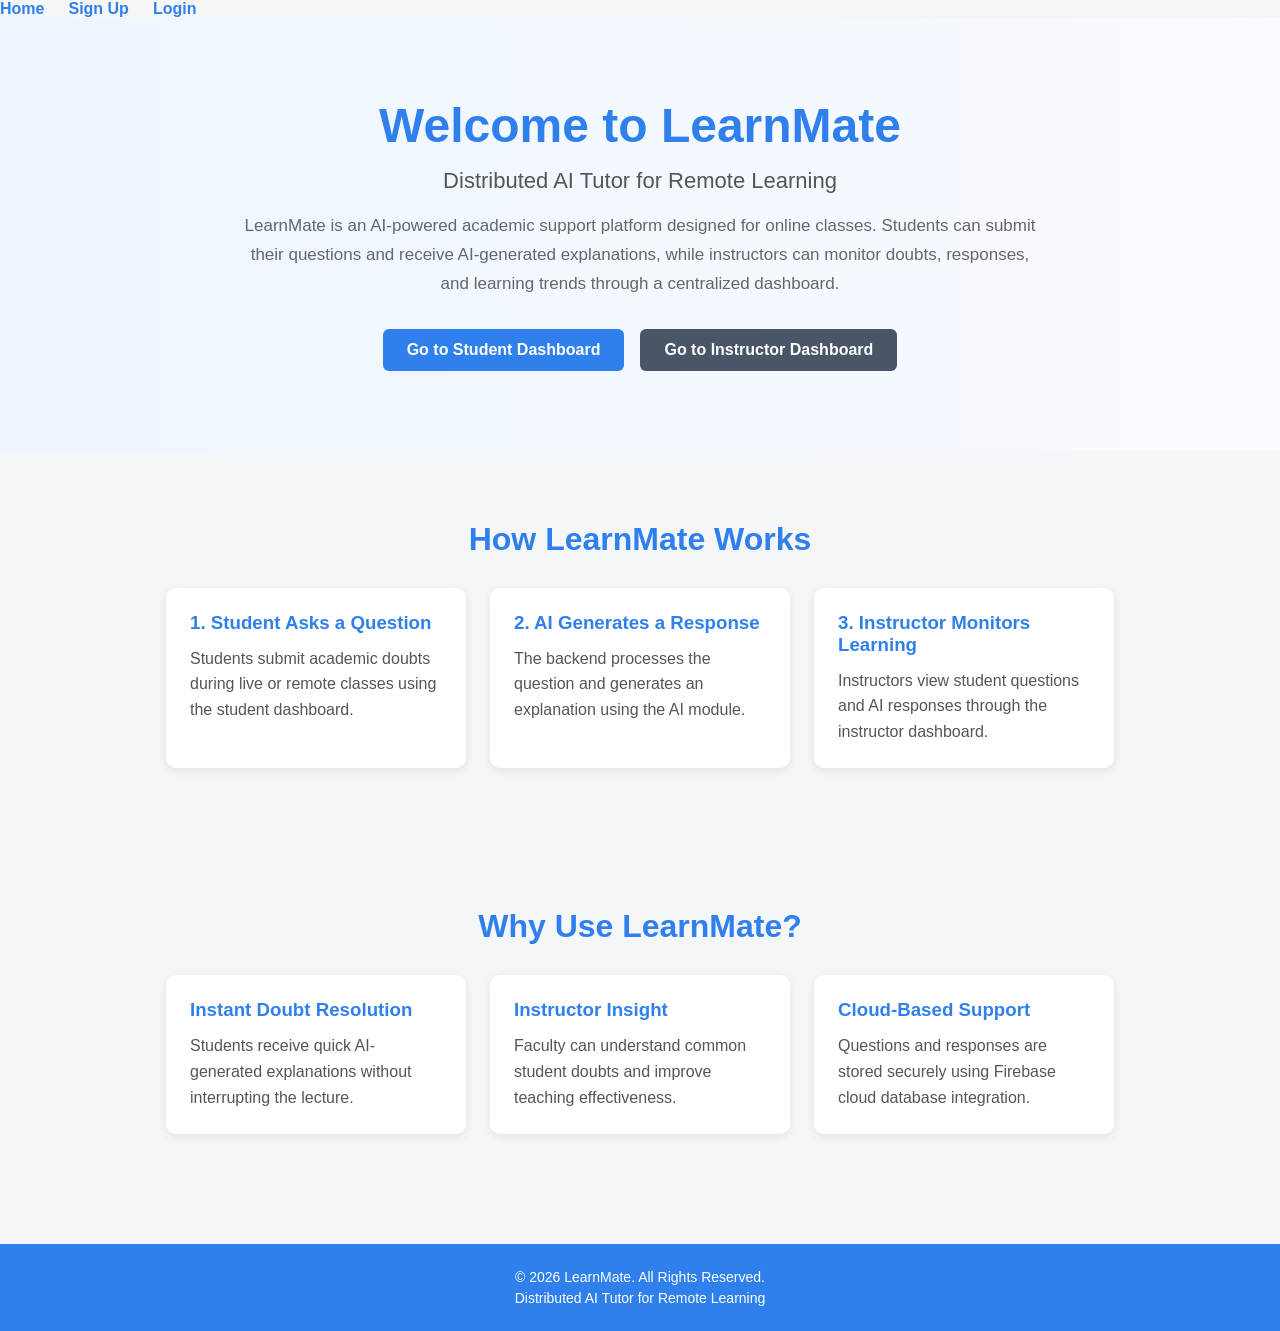
==== frontend/index.html @ 0054e0b6 "Finalized frontend UI,improved student submission flow,and added auto refresh instructor dashboard" ====
<!DOCTYPE html>
<html lang="en">
<head>
    <meta charset="UTF-8">
    <meta name="viewport" content="width=device-width, initial-scale=1.0">
    <title>LearnMate - Home</title>
    <link rel="stylesheet" href="style.css">
</head>
<body>

<div class="nav-links">
    <a href="index.html">Home</a>
    <a href="signup.html">Sign Up</a>
    <a href="login.html">Login</a>
</div>
	
	

    <section class="home-hero">
        <div class="home-content">
            <h1>Welcome to LearnMate</h1>
            <p class="tagline">Distributed AI Tutor for Remote Learning</p>
            <p class="description">
                LearnMate is an AI-powered academic support platform designed for online classes.
                Students can submit their questions and receive AI-generated explanations, while instructors
                can monitor doubts, responses, and learning trends through a centralized dashboard.
            </p>

            <div class="buttons">
                <a class="btn" href="student.html">Go to Student Dashboard</a>
                <a class="btn secondary-btn" href="instructor.html">Go to Instructor Dashboard</a>
            </div>
        </div>
    </section>

    <section class="workflow">
        <h2>How LearnMate Works</h2>

        <div class="workflow-box">
            <div class="step">
                <h3>1. Student Asks a Question</h3>
                <p>Students submit academic doubts during live or remote classes using the student dashboard.</p>
            </div>

            <div class="step">
                <h3>2. AI Generates a Response</h3>
                <p>The backend processes the question and generates an explanation using the AI module.</p>
            </div>

            <div class="step">
                <h3>3. Instructor Monitors Learning</h3>
                <p>Instructors view student questions and AI responses through the instructor dashboard.</p>
            </div>
        </div>
    </section>

    <section class="features-section">
        <h2>Why Use LearnMate?</h2>
        <div class="workflow-box">
            <div class="step">
                <h3>Instant Doubt Resolution</h3>
                <p>Students receive quick AI-generated explanations without interrupting the lecture.</p>
            </div>

            <div class="step">
                <h3>Instructor Insight</h3>
                <p>Faculty can understand common student doubts and improve teaching effectiveness.</p>
            </div>

            <div class="step">
                <h3>Cloud-Based Support</h3>
                <p>Questions and responses are stored securely using Firebase cloud database integration.</p>
            </div>
        </div>
    </section>

    <footer class="footer">
        <p>© 2026 LearnMate. All Rights Reserved.</p>
        <p>Distributed AI Tutor for Remote Learning</p>
    </footer>

</body>
</html>
---- frontend/style.css ----
*{
    margin:0;
    padding:0;
    box-sizing:border-box;
}

body{
    font-family: Arial, sans-serif;
    background:#f4f6f8;
    color:#333;
}

.navbar{
    display:flex;
    justify-content:space-between;
    align-items:center;
    background:#ffffff;
    padding:18px 40px;
    box-shadow:0 2px 8px rgba(0,0,0,0.08);
    position:sticky;
    top:0;
    z-index:1000;
}

.logo{
    font-size:28px;
    font-weight:bold;
    color:#2f80ed;
}

.nav-links{
    display:flex;
    gap:24px;
}

.nav-links a{
    text-decoration:none;
    font-size:16px;
    font-weight:600;
    color:#2f80ed;
    transition:0.3s;
}

.nav-links a:hover{
    color:#1c5fd1;
}

.home-hero{
    padding:80px 10%;
    text-align:center;
    background:linear-gradient(to right, #eef5ff, #f8fbff);
}

.home-content h1{
    font-size:48px;
    color:#2f80ed;
    margin-bottom:15px;
}

.tagline{
    font-size:22px;
    color:#555;
    margin-bottom:18px;
}

.description{
    max-width:800px;
    margin:0 auto;
    line-height:1.7;
    color:#666;
    font-size:17px;
}

.buttons{
    margin-top:30px;
    display:flex;
    justify-content:center;
    gap:16px;
    flex-wrap:wrap;
}

.btn{
    text-decoration:none;
    background:#2f80ed;
    color:white;
    padding:12px 24px;
    border-radius:6px;
    font-size:16px;
    font-weight:600;
    transition:0.3s;
}

.btn:hover{
    background:#1c5fd1;
}

.secondary-btn{
    background:#4a5568;
}

.secondary-btn:hover{
    background:#2d3748;
}

.workflow,
.features-section{
    padding:70px 10%;
    text-align:center;
}

.workflow h2,
.features-section h2{
    color:#2f80ed;
    margin-bottom:30px;
    font-size:32px;
}

.workflow-box{
    display:flex;
    justify-content:center;
    gap:24px;
    flex-wrap:wrap;
}

.step{
    background:white;
    padding:24px;
    width:300px;
    border-radius:10px;
    box-shadow:0 3px 10px rgba(0,0,0,0.08);
    text-align:left;
}

.step h3{
    color:#2f80ed;
    margin-bottom:12px;
}

.step p{
    color:#555;
    line-height:1.6;
}

.hero{
    padding:70px 10%;
    text-align:center;
    background:linear-gradient(to right, #eef5ff, #f8fbff);
}

.hero-text h1{
    font-size:40px;
    color:#2f80ed;
    margin-bottom:14px;
}

.dashboard{
    display:flex;
    gap:30px;
    padding:50px 10%;
    flex-wrap:wrap;
}

.ask-section,
.response-section{
    flex:1;
    min-width:320px;
    background:white;
    padding:25px;
    border-radius:10px;
    box-shadow:0 3px 10px rgba(0,0,0,0.08);
}

.ask-section h2,
.response-section h2{
    color:#2f80ed;
    margin-bottom:16px;
}

.ask-section label{
    display:block;
    margin-top:12px;
    margin-bottom:6px;
    font-weight:600;
}

.ask-section input,
.ask-section select,
.ask-section textarea{
    width:100%;
    padding:12px;
    border:1px solid #ccc;
    border-radius:6px;
    font-size:15px;
    background:white;
}

.ask-section textarea{
    min-height:140px;
    resize:vertical;
}

.ask-section button,
.dashboard-topbar button,
#feedbackSection button{
    margin-top:18px;
    margin-right:10px;
    padding:11px 18px;
    background:#2f80ed;
    color:white;
    border:none;
    border-radius:6px;
    cursor:pointer;
    font-size:15px;
    font-weight:600;
}

.ask-section button:hover,
.dashboard-topbar button:hover,
#feedbackSection button:hover{
    background:#1c5fd1;
}

.response-card{
    background:#f8fafc;
    border:1px solid #e2e8f0;
    padding:18px;
    border-radius:8px;
    min-height:180px;
    line-height:1.7;
}

.instructor-dashboard{
    padding:60px 8%;
}

.instructor-dashboard h1{
    color:#2f80ed;
    margin-bottom:10px;
    text-align:center;
}

.dashboard-subtitle{
    text-align:center;
    color:#666;
    margin-bottom:24px;
}

.analytics-grid{
    display:grid;
    grid-template-columns: repeat(auto-fit, minmax(240px, 1fr));
    gap:20px;
    margin-bottom:25px;
}

.analytics-card{
    background:white;
    padding:20px;
    border-radius:10px;
    box-shadow:0 3px 10px rgba(0,0,0,0.08);
}

.analytics-card h3{
    color:#2f80ed;
    margin-bottom:12px;
    font-size:18px;
}

.analytics-card p{
    font-size:28px;
    font-weight:bold;
    color:#333;
}

.analytics-card ul{
    padding-left:18px;
    color:#555;
    line-height:1.7;
}

.analytics-card li{
    margin-bottom:8px;
}

.dashboard-topbar{
    display:flex;
    justify-content:space-between;
    align-items:center;
    margin-bottom:18px;
    gap:16px;
    flex-wrap:wrap;
}

.last-updated{
    color:#666;
    font-size:14px;
}

.table-container{
    overflow-x:auto;
    background:white;
    padding:15px;
    border-radius:10px;
    box-shadow:0 3px 10px rgba(0,0,0,0.08);
}

table{
    width:100%;
    border-collapse:collapse;
}

th, td{
    padding:14px;
    border-bottom:1px solid #e5e7eb;
    text-align:left;
    vertical-align:top;
}

th{
    background:#2f80ed;
    color:white;
}

tr:hover{
    background:#f8fbff;
}

.footer{
    background:#2f80ed;
    color:white;
    text-align:center;
    padding:20px;
    margin-top:40px;
}

.footer p{
    margin:5px 0;
    font-size:14px;
}

@media (max-width: 768px){
    .navbar{
        flex-direction:column;
        gap:12px;
        padding:18px 20px;
    }

    .nav-links{
        flex-wrap:wrap;
        justify-content:center;
    }

    .home-content h1,
    .hero-text h1{
        font-size:32px;
    }

    .workflow h2,
    .features-section h2{
        font-size:28px;
    }

    .dashboard-topbar{
        flex-direction:column;
        align-items:flex-start;
    }
}
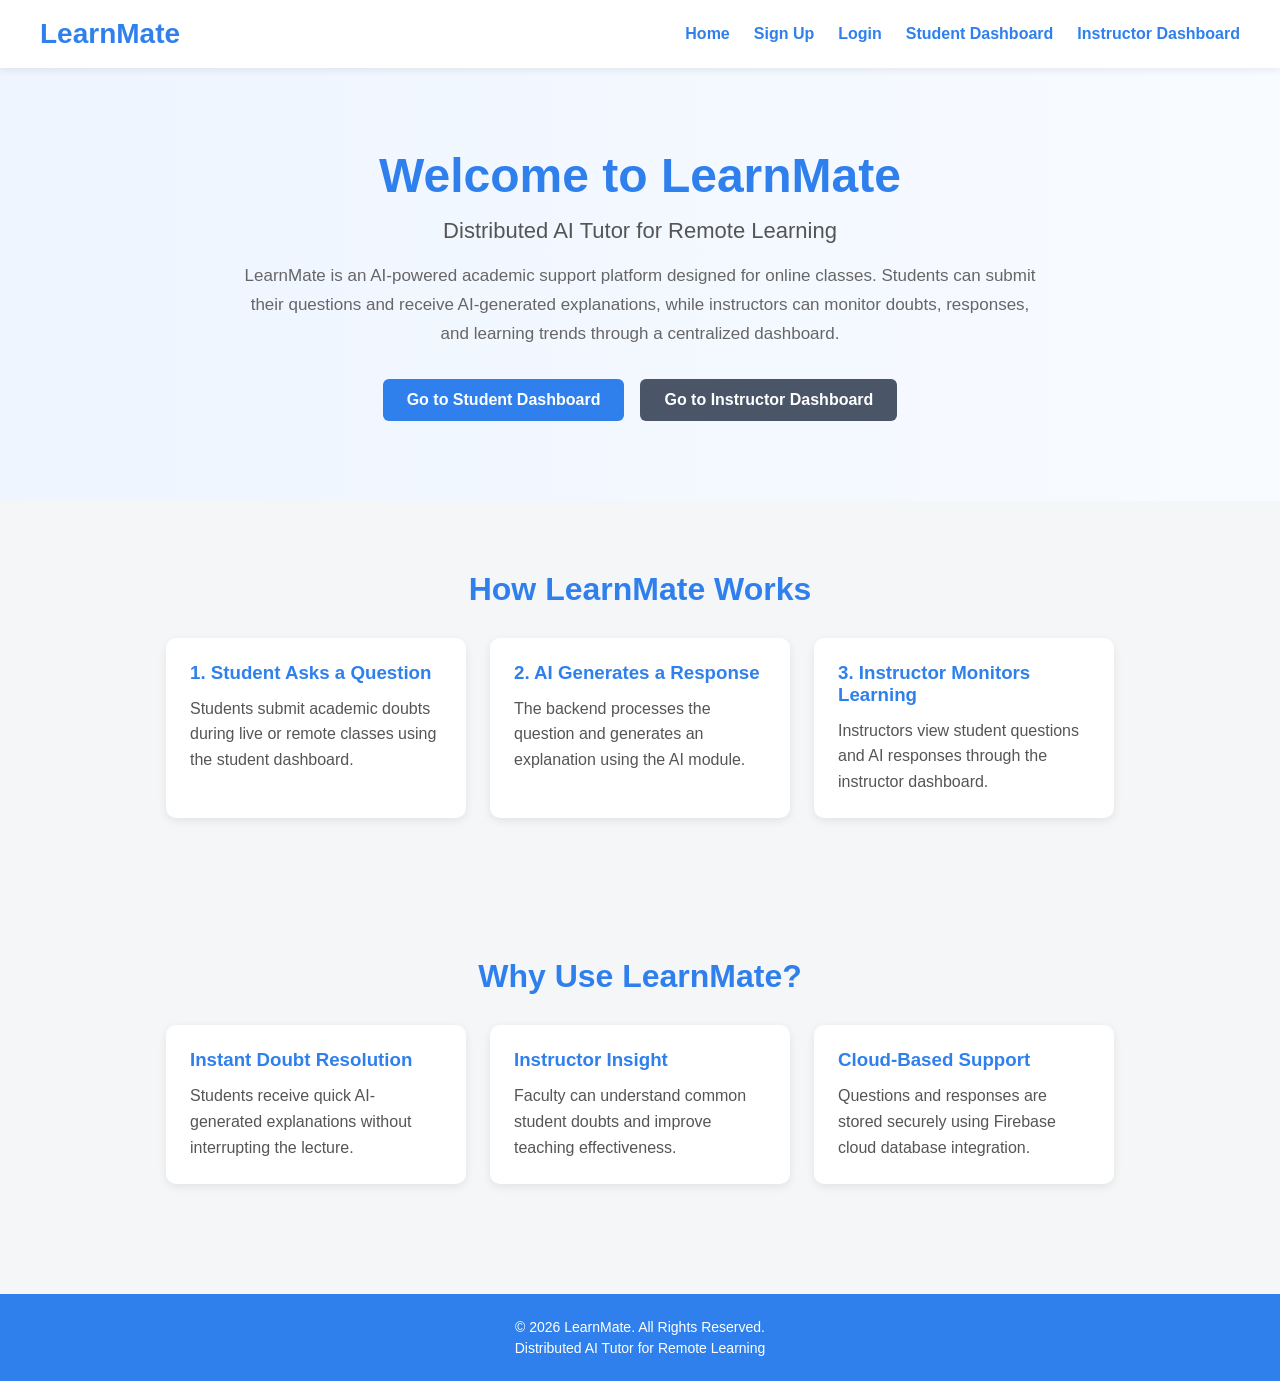
==== commit a2565350: "Updated instructor , student and index pages" ====
--- a/frontend/index.html
+++ b/frontend/index.html
@@ -8,11 +8,16 @@
 </head>
 <body>
 
-<div class="nav-links">
-    <a href="index.html">Home</a>
-    <a href="signup.html">Sign Up</a>
-    <a href="login.html">Login</a>
-</div>
+<nav class="navbar">
+        <div class="logo">LearnMate</div>
+        <div class="nav-links">
+            <a href="index.html">Home</a>
+            <a href="signup.html">Sign Up</a>
+            <a href="login.html">Login</a>
+            <a href="student.html">Student Dashboard</a>
+            <a href="instructor.html">Instructor Dashboard</a>
+        </div>
+    </nav>
 	
 	
 
--- a/frontend/style.css
+++ b/frontend/style.css
@@ -363,4 +363,175 @@
         flex-direction:column;
         align-items:flex-start;
     }
+}
+
+ .date-filter-bar {
+            display: flex;
+            align-items: center;
+            gap: 12px;
+            flex-wrap: wrap;
+            margin-top: 10px;
+        }
+        .date-filter-bar label {
+            font-weight: bold;
+        }
+        .date-filter-bar input[type="date"] {
+            padding: 6px 10px;
+            border: 1px solid #ccc;
+            border-radius: 6px;
+            font-size: 14px;
+        }
+        .date-filter-bar button {
+            padding: 6px 14px;
+            background-color: #3b82f6;
+            color: white;
+            border: none;
+            border-radius: 6px;
+            cursor: pointer;
+            font-size: 14px;
+        }
+        .date-filter-bar button.clear-btn {
+            background-color: #6b7280;
+        }
+        .date-filter-bar button:hover {
+            opacity: 0.88;
+        }
+        #dateRangeInfo {
+            font-size: 13px;
+            color: #555;
+            margin-top: 6px;
+        }
+/* Dashboard Topbar */
+.dashboard-topbar {
+    display: flex;
+    align-items: center;
+    justify-content: space-between;
+    background: #fff;
+    border: 1px solid #e2e8f0;
+    border-radius: 10px;
+    padding: 14px 20px;
+    margin-bottom: 16px;
+    gap: 16px;
+}
+
+.left {
+    display: flex;
+    flex-direction: column;
+    align-items: flex-start;
+    gap: 10px;
+    padding-bottom: 20px;
+}
+
+.left button {
+    background: #2f80ed;
+    color: white;
+    border: none;
+    border-radius: 6px;
+    padding: 7px 16px;
+    font-size: 17px;
+    cursor: pointer;
+}
+
+.left button:hover {
+    background: #1648c0;
+}
+
+.middle {
+    display: flex;
+    flex-direction: column;
+    align-items: center;
+    justify-content: center;
+    flex: 1;
+    text-align: center;
+    gap: 5px;
+}
+
+.subject-name-display {
+    font-size: 20px;
+    font-weight: 700;
+    color: white;
+    letter-spacing: 0.2px;
+    background-color: #2f80ed;
+    padding: 6px 14px;
+    border-radius: 6px;
+}
+
+.middle .last-updated {
+    font-size: 12px;
+    color: #6b7280;
+    margin: 0;
+}
+
+.right {
+    display: flex;
+    flex-direction: column;
+    align-items: flex-start;
+    /* gap: 8px; */
+}
+
+.single-date-btn {
+    display: flex;
+    align-items: center;
+    gap: 8px;
+    background: #2f80ed;
+    border: 1px solid #cbd5e1;
+    border-radius: 6px;
+    /* padding: 6px 10px; */
+    font-size: 13px;
+    cursor: pointer;
+    color: white;
+    white-space: nowrap;
+    min-width: 160px;
+    text-align: left;
+    font-family: inherit;
+}
+
+.single-date-btn:hover {
+    background: #086ae9;
+}
+
+.date_name {
+    display: flex;
+    gap: 6px;
+}
+
+.date_name button {
+    background: #f1f5f9;
+    border: 1px solid #cbd5e1;
+    border-radius: 6px;
+    padding: 5px 12px;
+    font-size: 12px;
+    cursor: pointer;
+    color: #374151;
+    font-family: inherit;
+}
+
+.date_name button:hover {
+    background: #e2e8f0;
+}
+
+.date_name button.active {
+    background: #1a56db;
+    color: #fff;
+    border-color: #1a56db;
+}
+
+.date_name button.clear-btn {
+    background: #f8fafc;
+    color: #6b7280;
+}
+
+.date_name button.clear-btn:hover {
+    background: #fee2e2;
+    color: #b91c1c;
+    border-color: #fca5a5;
+}
+
+
+.date-filter-bar {
+    display: none !important;
+}
+
+#dateRangeInfo {
+    display: none !important;
 }
